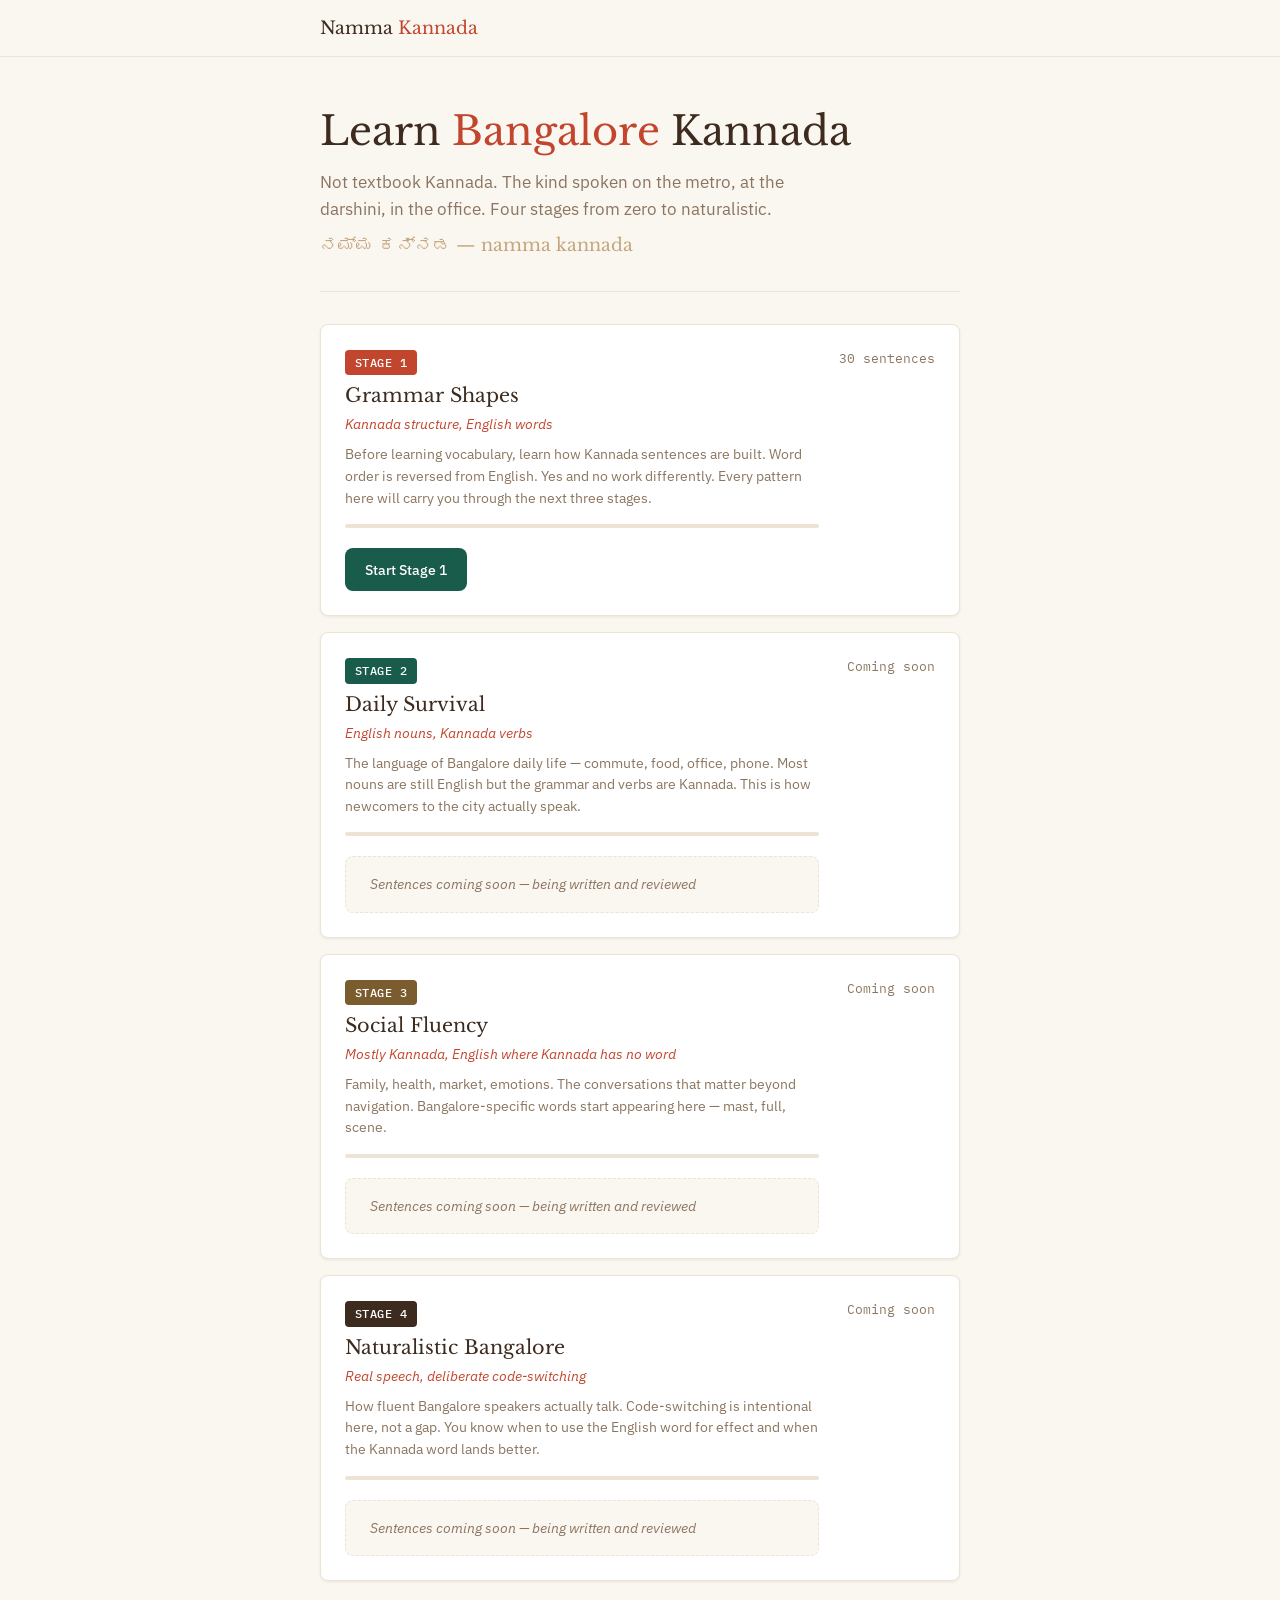
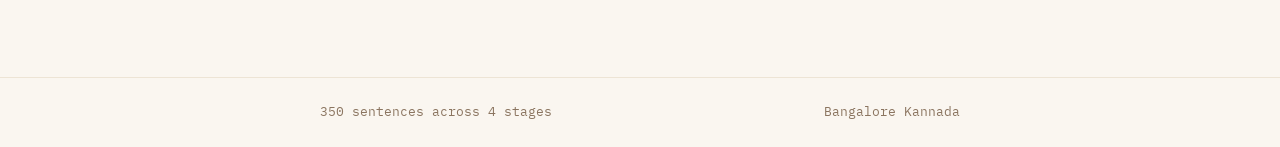
==== index.html @ 8a85bf01 "Initial build: Stage 1 complete (30 sentences), web app skeleton - data/sentences.json: Stage 1 full" ====
<!DOCTYPE html>
<html lang="en">
<head>
  <meta charset="UTF-8">
  <meta name="viewport" content="width=device-width, initial-scale=1.0">
  <title>Namma Kannada — Learn Bangalore Kannada</title>
  <meta name="description" content="Learn Bangalore Kannada the way it is actually spoken. Four stages from grammar shapes to naturalistic speech.">
  <link rel="stylesheet" href="css/style.css">
</head>
<body>

<nav class="nav">
  <div class="nav-inner">
    <a href="index.html" class="nav-logo">Namma <span>Kannada</span></a>
    <span class="nav-back" id="progress-summary"></span>
  </div>
</nav>

<main>
  <div class="container">

    <div class="hero">
      <h1>Learn <span>Bangalore</span> Kannada</h1>
      <p>Not textbook Kannada. The kind spoken on the metro, at the darshini, in the office. Four stages from zero to naturalistic.</p>
      <div class="hero-kannada">ನಮ್ಮ ಕನ್ನಡ — namma kannada</div>
    </div>

    <div class="stages" id="stages-list">
      <!-- Rendered by JS -->
    </div>

  </div>
</main>

<footer class="footer">
  <div class="footer-inner">
    <span>350 sentences across 4 stages</span>
    <span>Bangalore Kannada</span>
  </div>
</footer>

<script src="js/data.js"></script>
<script src="js/progress.js"></script>
<script>

  function renderStages() {
    const container = document.getElementById('stages-list');
    const data = window.NAMMA_DATA;

    container.innerHTML = data.stages.map((stage, idx) => {
      const progress = Progress.getStageProgress(stage.id);
      const total = stage.sentences.length;
      const done = progress.completed;
      const pct = total > 0 ? Math.round((done / total) * 100) : 0;
      const isLocked = idx > 0 && !Progress.isStageUnlocked(stage.id, data.stages);
      const isComplete = done >= total && total > 0;
      const hasContent = total > 0;

      let actionHtml;
      if (!hasContent) {
        actionHtml = `<div class="coming-soon">Sentences coming soon — being written and reviewed</div>`;
      } else if (isLocked) {
        actionHtml = `<span class="locked-badge">Complete Stage ${idx} to unlock</span>`;
      } else if (isComplete) {
        actionHtml = `<a href="learn.html?stage=${stage.id}" class="btn btn-ghost">Review</a>`;
      } else if (done === 0) {
        actionHtml = `<a href="learn.html?stage=${stage.id}" class="btn btn-primary">Start Stage ${stage.id}</a>`;
      } else {
        actionHtml = `<a href="learn.html?stage=${stage.id}&sentence=${done}" class="btn btn-primary">Continue — ${done}/${total}</a>`;
      }

      return `
        <div class="stage-card" data-stage="${stage.id}">
          <div>
            <div class="stage-badge">Stage ${stage.id}</div>
            <h2>${stage.name}</h2>
            <div class="stage-tagline">${stage.tagline}</div>
            <p class="stage-desc">${stage.description}</p>
            <div class="progress-bar">
              <div class="progress-fill" style="width: ${pct}%"></div>
            </div>
            <div class="stage-action">${actionHtml}</div>
          </div>
          <div class="stage-meta">
            <div class="stage-count">${hasContent ? total + ' sentences' : 'Coming soon'}</div>
          </div>
        </div>
      `;
    }).join('');

    // Progress summary in nav
    const totalDone = data.stages.reduce((sum, s) => sum + Progress.getStageProgress(s.id).completed, 0);
    const totalAll = data.stages.reduce((sum, s) => sum + s.sentences.length, 0);
    if (totalDone > 0) {
      document.getElementById('progress-summary').textContent = `${totalDone} / ${totalAll} done`;
    }
  }

  renderStages();
</script>
</body>
</html>
---- css/style.css ----
/* ── Fonts ─────────────────────────────────────────────── */
@import url('https://fonts.googleapis.com/css2?family=Libre+Baskerville:ital,wght@0,400;0,700;1,400&family=IBM+Plex+Sans:wght@400;500;600&family=IBM+Plex+Mono:wght@400;500&display=swap');

/* ── Tokens — Indian Earth ─────────────────────────────── */
:root {
  --bg:          #faf6f0;
  --surface:     #ffffff;
  --border:      #ede4d5;
  --text:        #3d2b1f;
  --text-muted:  #8b7560;
  --accent:      #c2452d;
  --action:      #1a5c4c;
  --action-hover:#145040;
  --sand:        #c4a67d;
  --shadow:      rgba(61,43,31,0.08);
  --shadow-md:   rgba(61,43,31,0.14);

  --stage-1: #c2452d;
  --stage-2: #1a5c4c;
  --stage-3: #7a5c2e;
  --stage-4: #3d2b1f;

  --font-heading: 'Libre Baskerville', Georgia, serif;
  --font-body:    'IBM Plex Sans', system-ui, sans-serif;
  --font-mono:    'IBM Plex Mono', 'Courier New', monospace;

  --radius-sm:   4px;
  --radius-md:   8px;
  --radius-lg:   12px;
  --max-width:   680px;
}

/* ── Reset ─────────────────────────────────────────────── */
*, *::before, *::after { box-sizing: border-box; margin: 0; padding: 0; }

html { font-size: 16px; -webkit-text-size-adjust: 100%; }

body {
  font-family: var(--font-body);
  background: var(--bg);
  color: var(--text);
  line-height: 1.6;
  min-height: 100vh;
}

/* ── Typography ────────────────────────────────────────── */
h1, h2, h3 { font-family: var(--font-heading); font-weight: 400; line-height: 1.3; }

/* ── Layout ────────────────────────────────────────────── */
.container {
  max-width: var(--max-width);
  margin: 0 auto;
  padding: 0 1.25rem;
}

/* ── Nav ───────────────────────────────────────────────── */
.nav {
  border-bottom: 1px solid var(--border);
  padding: 0.875rem 0;
  background: var(--bg);
  position: sticky;
  top: 0;
  z-index: 10;
}
.nav-inner {
  max-width: var(--max-width);
  margin: 0 auto;
  padding: 0 1.25rem;
  display: flex;
  align-items: center;
  justify-content: space-between;
}
.nav-logo {
  font-family: var(--font-heading);
  font-size: 1.1rem;
  color: var(--text);
  text-decoration: none;
}
.nav-logo span { color: var(--accent); }
.nav-back {
  font-size: 0.875rem;
  color: var(--text-muted);
  text-decoration: none;
  display: flex;
  align-items: center;
  gap: 0.375rem;
}
.nav-back:hover { color: var(--text); }

/* ── Hero ──────────────────────────────────────────────── */
.hero {
  padding: 3rem 0 2rem;
  border-bottom: 1px solid var(--border);
}
.hero h1 {
  font-size: clamp(1.75rem, 5vw, 2.5rem);
  margin-bottom: 0.75rem;
}
.hero h1 span { color: var(--accent); }
.hero p {
  font-size: 1.05rem;
  color: var(--text-muted);
  max-width: 520px;
}
.hero-kannada {
  font-family: var(--font-heading);
  font-size: 1.1rem;
  color: var(--sand);
  margin-top: 0.5rem;
}

/* ── Stage cards (index page) ──────────────────────────── */
.stages { padding: 2rem 0 3rem; display: flex; flex-direction: column; gap: 1rem; }

.stage-card {
  background: var(--surface);
  border: 1px solid var(--border);
  border-radius: var(--radius-md);
  padding: 1.5rem;
  display: grid;
  grid-template-columns: 1fr auto;
  gap: 1rem;
  align-items: start;
  box-shadow: 0 1px 3px var(--shadow);
}
.stage-card:hover { box-shadow: 0 2px 8px var(--shadow-md); }

.stage-badge {
  display: inline-block;
  font-size: 0.75rem;
  font-family: var(--font-mono);
  font-weight: 500;
  letter-spacing: 0.05em;
  text-transform: uppercase;
  color: var(--surface);
  padding: 0.2rem 0.6rem;
  border-radius: var(--radius-sm);
  margin-bottom: 0.5rem;
}
.stage-card[data-stage="1"] .stage-badge { background: var(--stage-1); }
.stage-card[data-stage="2"] .stage-badge { background: var(--stage-2); }
.stage-card[data-stage="3"] .stage-badge { background: var(--stage-3); }
.stage-card[data-stage="4"] .stage-badge { background: var(--stage-4); }

.stage-card h2 { font-size: 1.2rem; margin-bottom: 0.25rem; }
.stage-tagline { font-size: 0.9rem; color: var(--accent); margin-bottom: 0.5rem; font-style: italic; }
.stage-desc { font-size: 0.9rem; color: var(--text-muted); line-height: 1.5; }

.stage-meta { text-align: right; min-width: 100px; }
.stage-count { font-size: 0.8rem; color: var(--text-muted); font-family: var(--font-mono); }

.progress-bar {
  height: 4px;
  background: var(--border);
  border-radius: 2px;
  margin-top: 1rem;
  overflow: hidden;
}
.progress-fill {
  height: 100%;
  background: var(--action);
  border-radius: 2px;
  transition: width 0.4s ease;
}
.stage-card[data-stage="1"] .progress-fill { background: var(--stage-1); }
.stage-card[data-stage="2"] .progress-fill { background: var(--stage-2); }
.stage-card[data-stage="3"] .progress-fill { background: var(--stage-3); }
.stage-card[data-stage="4"] .progress-fill { background: var(--stage-4); }

.stage-action { margin-top: 1.25rem; }

/* ── Buttons ───────────────────────────────────────────── */
.btn {
  display: inline-flex;
  align-items: center;
  gap: 0.375rem;
  padding: 0.625rem 1.25rem;
  border: none;
  border-radius: var(--radius-md);
  font-family: var(--font-body);
  font-size: 0.9rem;
  font-weight: 500;
  cursor: pointer;
  text-decoration: none;
  transition: background 0.15s, transform 0.1s;
}
.btn:active { transform: translateY(1px); }

.btn-primary {
  background: var(--action);
  color: #fff;
}
.btn-primary:hover { background: var(--action-hover); }

.btn-ghost {
  background: transparent;
  color: var(--text-muted);
  border: 1px solid var(--border);
}
.btn-ghost:hover { color: var(--text); border-color: var(--text-muted); }

.btn-large { padding: 0.875rem 1.75rem; font-size: 1rem; }

.btn[disabled] {
  background: var(--border);
  color: var(--text-muted);
  cursor: not-allowed;
}

/* ── Learn page ────────────────────────────────────────── */
.learn-header {
  padding: 1.25rem 0;
  border-bottom: 1px solid var(--border);
}
.learn-progress {
  display: flex;
  align-items: center;
  gap: 1rem;
  margin-bottom: 0.5rem;
}
.learn-progress-track {
  flex: 1;
  height: 6px;
  background: var(--border);
  border-radius: 3px;
  overflow: hidden;
}
.learn-progress-fill {
  height: 100%;
  background: var(--action);
  border-radius: 3px;
  transition: width 0.3s ease;
}
.learn-progress-label {
  font-size: 0.8rem;
  font-family: var(--font-mono);
  color: var(--text-muted);
  white-space: nowrap;
}
.stage-label {
  font-size: 0.8rem;
  color: var(--text-muted);
  font-family: var(--font-mono);
  text-transform: uppercase;
  letter-spacing: 0.05em;
}

/* ── Sentence card ─────────────────────────────────────── */
.card-area {
  padding: 2rem 0;
  min-height: 60vh;
  display: flex;
  flex-direction: column;
  justify-content: space-between;
}

.sentence-card {
  background: var(--surface);
  border: 1px solid var(--border);
  border-radius: var(--radius-lg);
  padding: 2rem 1.75rem;
  box-shadow: 0 2px 8px var(--shadow);
  min-height: 280px;
  display: flex;
  flex-direction: column;
  justify-content: center;
  text-align: center;
  position: relative;
}

.card-gloss {
  font-size: 1.1rem;
  color: var(--text-muted);
  margin-bottom: 2rem;
  font-style: italic;
}

.card-reveal { display: none; flex-direction: column; gap: 0.75rem; }
.card-reveal.visible { display: flex; }

.card-kannada {
  font-family: var(--font-heading);
  font-size: clamp(1.6rem, 5vw, 2.2rem);
  color: var(--text);
  line-height: 1.4;
}
.card-roman {
  font-family: var(--font-mono);
  font-size: 1.1rem;
  color: var(--accent);
  letter-spacing: 0.01em;
}
.card-divider {
  width: 40px;
  height: 1px;
  background: var(--border);
  margin: 0.25rem auto;
}

.new-word-tag {
  display: inline-flex;
  align-items: center;
  gap: 0.375rem;
  background: var(--bg);
  border: 1px solid var(--border);
  border-radius: var(--radius-sm);
  padding: 0.25rem 0.625rem;
  font-size: 0.8rem;
  font-family: var(--font-mono);
  color: var(--action);
  margin: 0.25rem auto;
}

.grammar-note {
  background: var(--bg);
  border-left: 3px solid var(--sand);
  border-radius: 0 var(--radius-sm) var(--radius-sm) 0;
  padding: 0.625rem 0.875rem;
  font-size: 0.875rem;
  color: var(--text-muted);
  text-align: left;
  margin-top: 0.5rem;
  line-height: 1.5;
}

.show-btn-area {
  display: flex;
  justify-content: center;
  margin: 1.5rem 0 0;
}

.card-nav {
  display: flex;
  align-items: center;
  justify-content: space-between;
  padding: 1.5rem 0;
  gap: 1rem;
}

/* ── Stage complete ────────────────────────────────────── */
.stage-complete {
  text-align: center;
  padding: 3rem 0;
  display: none;
}
.stage-complete.visible { display: block; }
.stage-complete h2 { font-size: 1.75rem; margin-bottom: 0.75rem; }
.stage-complete p { color: var(--text-muted); margin-bottom: 2rem; }
.complete-icon {
  font-size: 3rem;
  margin-bottom: 1rem;
  color: var(--action);
}

/* ── Locked state ──────────────────────────────────────── */
.locked-badge {
  display: inline-flex;
  align-items: center;
  gap: 0.3rem;
  font-size: 0.78rem;
  color: var(--text-muted);
  font-family: var(--font-mono);
}

/* ── Coming soon ───────────────────────────────────────── */
.coming-soon {
  background: var(--bg);
  border: 1px dashed var(--border);
  border-radius: var(--radius-md);
  padding: 1rem 1.5rem;
  font-size: 0.875rem;
  color: var(--text-muted);
  font-style: italic;
}

/* ── Footer ────────────────────────────────────────────── */
.footer {
  border-top: 1px solid var(--border);
  padding: 1.5rem 0;
  margin-top: 3rem;
}
.footer-inner {
  max-width: var(--max-width);
  margin: 0 auto;
  padding: 0 1.25rem;
  display: flex;
  justify-content: space-between;
  align-items: center;
  font-size: 0.8rem;
  color: var(--text-muted);
  font-family: var(--font-mono);
}

/* ── Responsive ────────────────────────────────────────── */
@media (max-width: 480px) {
  .stage-card { grid-template-columns: 1fr; }
  .stage-meta { text-align: left; }
  .sentence-card { padding: 1.5rem 1.25rem; }
  .card-kannada { font-size: 1.5rem; }
}
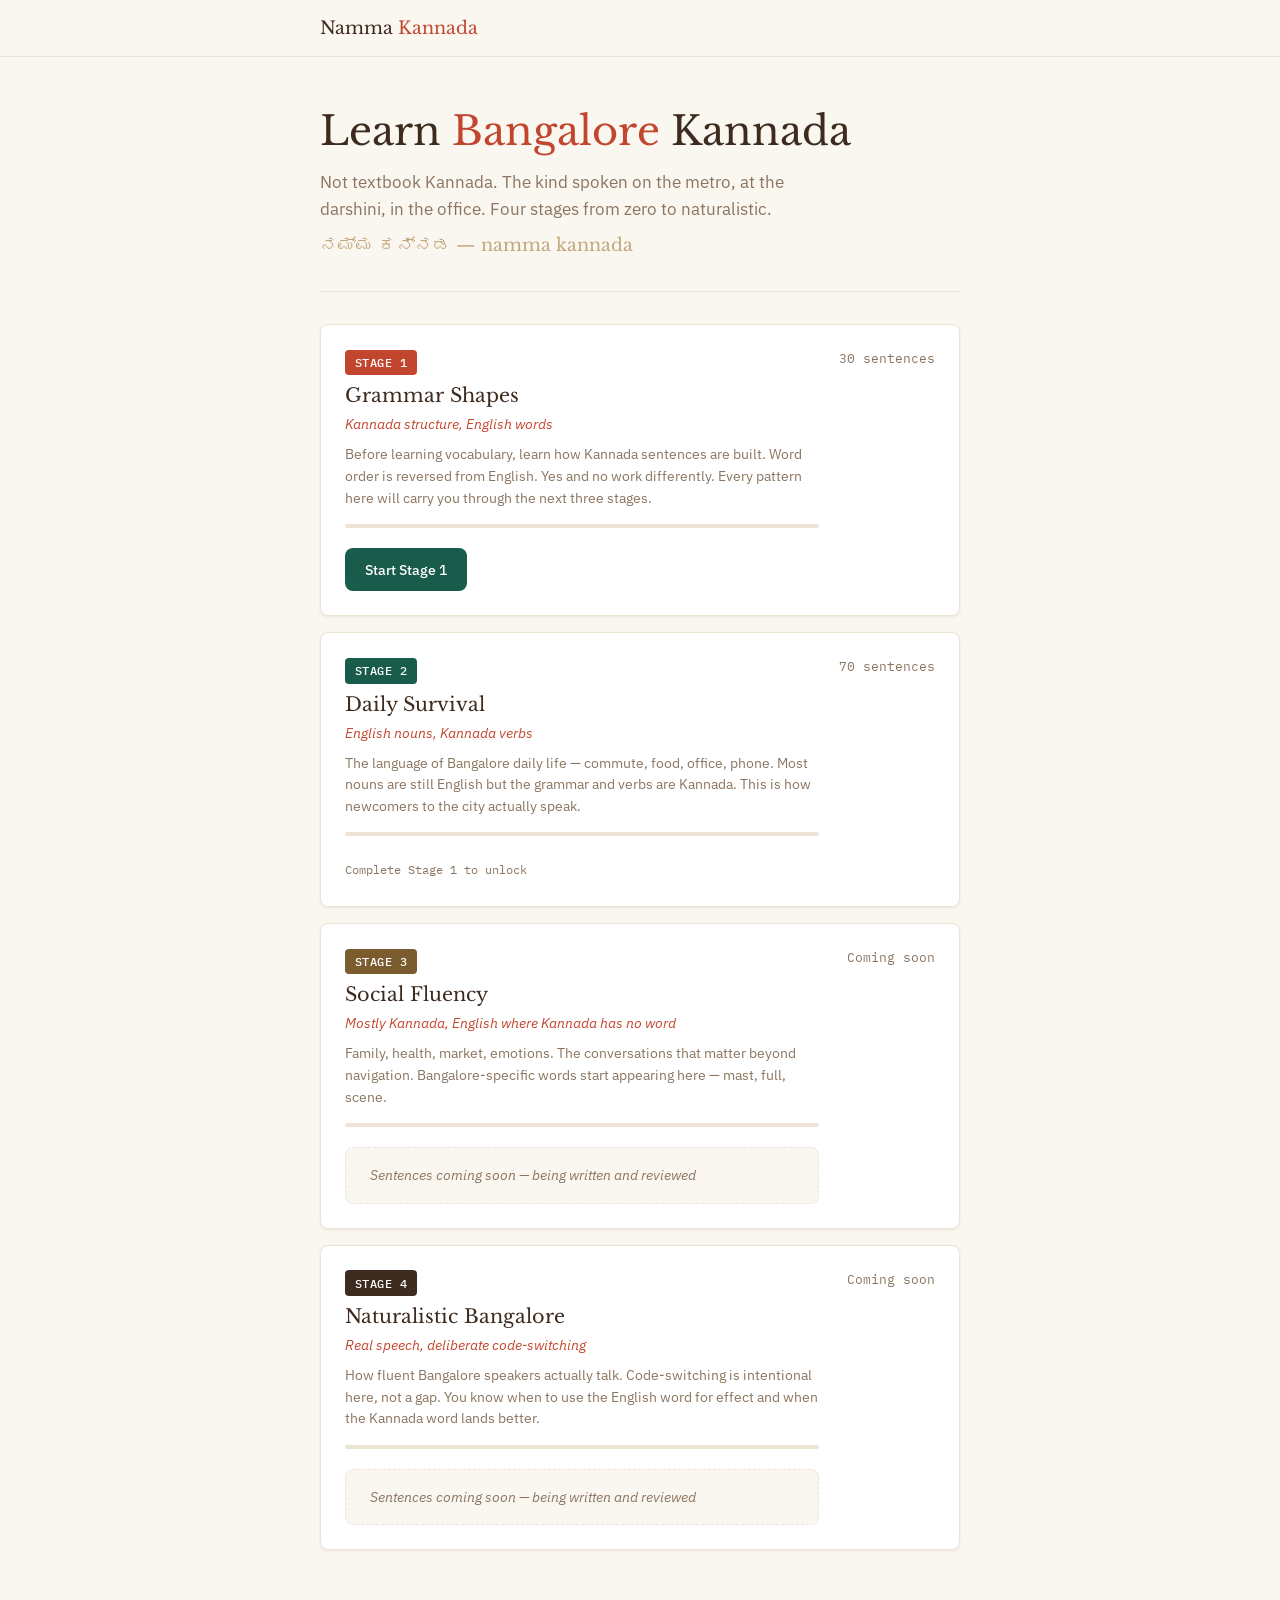
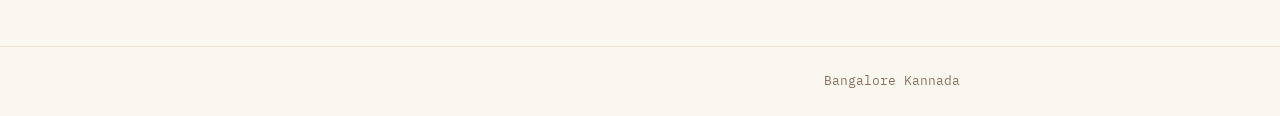
==== commit becbd5ff: "Stage 2 complete: 70 Daily Survival sentences 7 clusters covering the full Bangalore daily life arc:" ====
--- a/index.html
+++ b/index.html
@@ -34,7 +34,7 @@
 
 <footer class="footer">
   <div class="footer-inner">
-    <span>350 sentences across 4 stages</span>
+    <span id="footer-count"></span>
     <span>Bangalore Kannada</span>
   </div>
 </footer>
@@ -97,6 +97,10 @@
   }
 
   renderStages();
+
+  const totalSentences = data.stages.reduce((s, st) => s + st.sentences.length, 0);
+  document.getElementById('footer-count').textContent =
+    `${totalSentences} sentences across 4 stages`;
 </script>
 </body>
 </html>
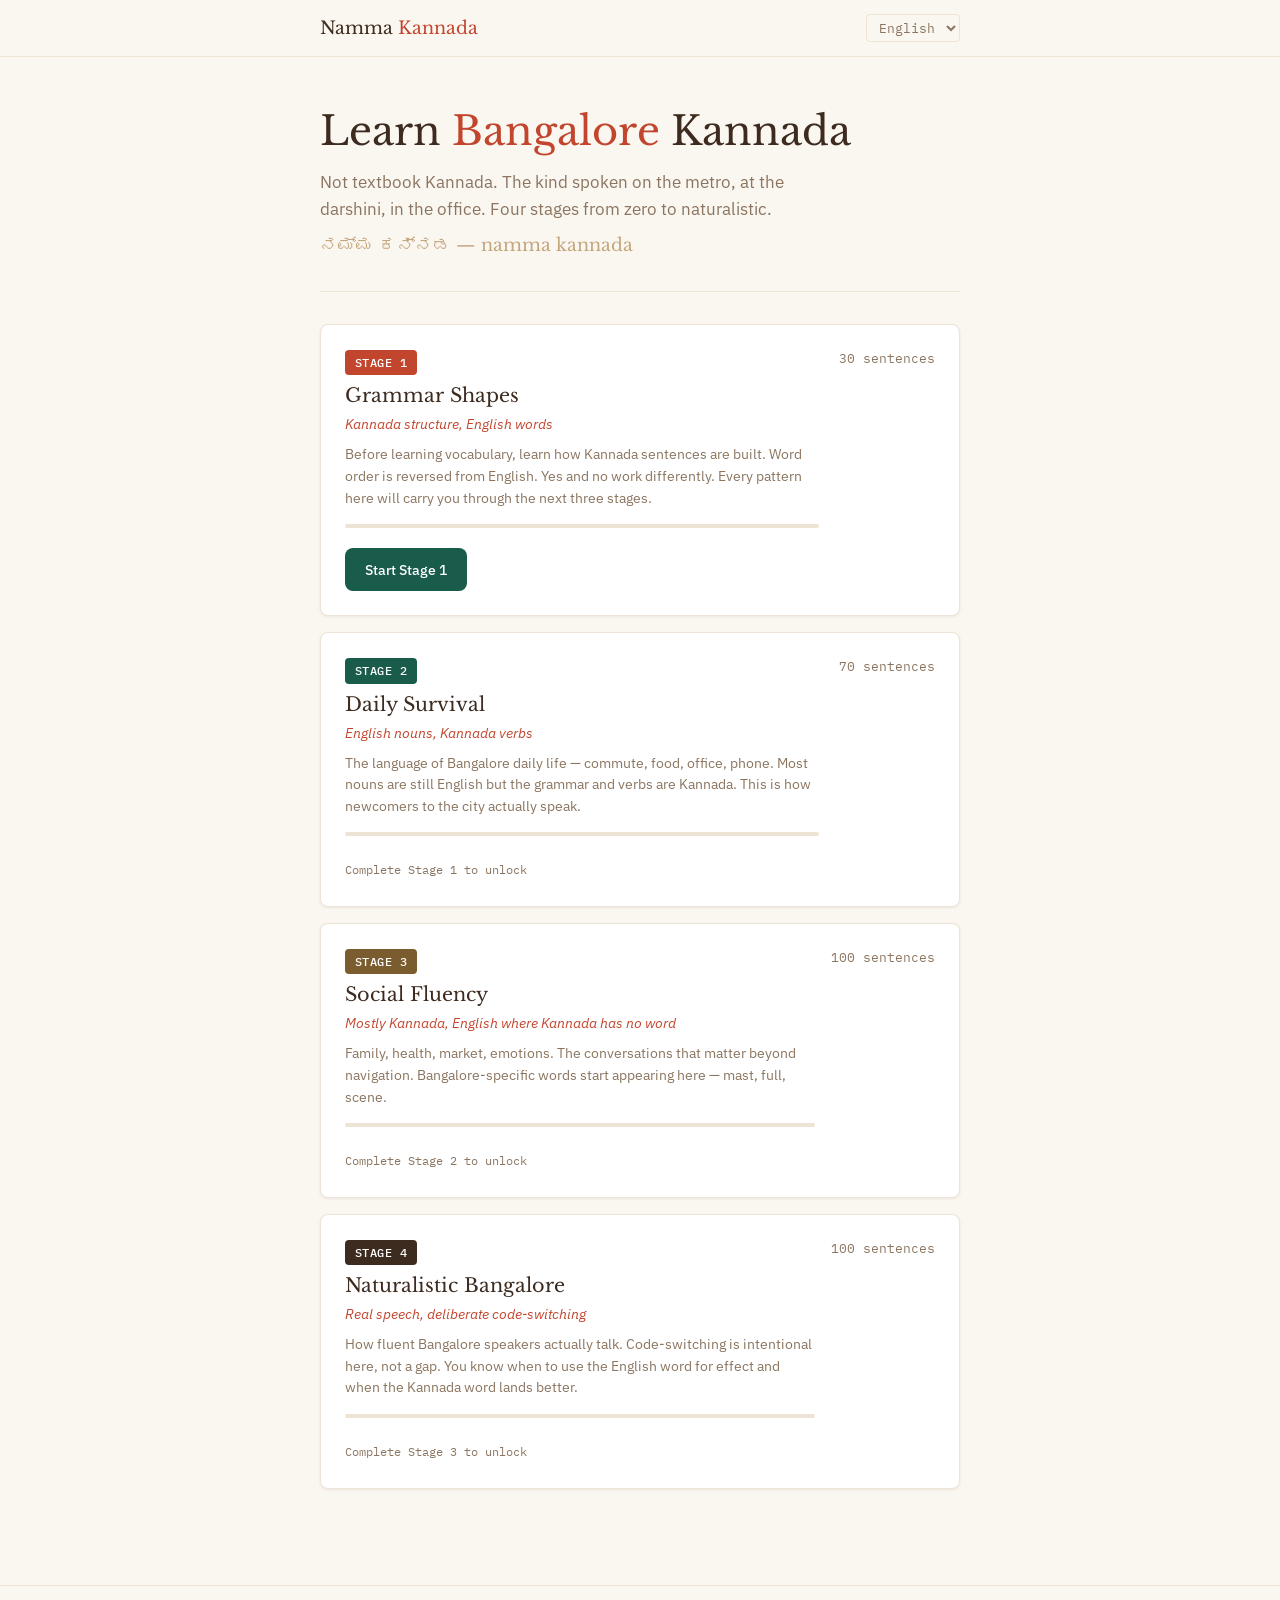
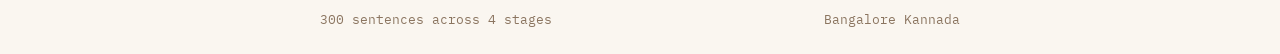
==== commit 07a965d7: "Add Hindi learning path with language switcher dropdown - sentences-hi.json: 300 Hindi-glossed sente" ====
--- a/index.html
+++ b/index.html
@@ -12,7 +12,13 @@
 <nav class="nav">
   <div class="nav-inner">
     <a href="index.html" class="nav-logo">Namma <span>Kannada</span></a>
-    <span class="nav-back" id="progress-summary"></span>
+    <div class="nav-right">
+      <span class="nav-back" id="progress-summary"></span>
+      <select class="lang-select" id="lang-select" onchange="switchLang(this.value)">
+        <option value="en">English</option>
+        <option value="hi">Hindi</option>
+      </select>
+    </div>
   </div>
 </nav>
 
@@ -43,9 +49,22 @@
 <script src="js/progress.js"></script>
 <script>
 
+  const LANG = window.NAMMA_LANG || 'en';
+  const langParam = LANG !== 'en' ? '&lang=' + LANG : '';
+  const data = window.NAMMA_DATA || { program: {}, stages: [] };
+
+  document.getElementById('lang-select').value = LANG;
+
+  function switchLang(lang) {
+    const params = new URLSearchParams(location.search);
+    if (lang === 'en') params.delete('lang');
+    else params.set('lang', lang);
+    const qs = params.toString();
+    location.href = location.pathname + (qs ? '?' + qs : '');
+  }
+
   function renderStages() {
     const container = document.getElementById('stages-list');
-    const data = window.NAMMA_DATA;
 
     container.innerHTML = data.stages.map((stage, idx) => {
       const progress = Progress.getStageProgress(stage.id);
@@ -62,11 +81,11 @@
       } else if (isLocked) {
         actionHtml = `<span class="locked-badge">Complete Stage ${idx} to unlock</span>`;
       } else if (isComplete) {
-        actionHtml = `<a href="learn.html?stage=${stage.id}" class="btn btn-ghost">Review</a>`;
+        actionHtml = `<a href="learn.html?stage=${stage.id}${langParam}" class="btn btn-ghost">Review</a>`;
       } else if (done === 0) {
-        actionHtml = `<a href="learn.html?stage=${stage.id}" class="btn btn-primary">Start Stage ${stage.id}</a>`;
+        actionHtml = `<a href="learn.html?stage=${stage.id}${langParam}" class="btn btn-primary">Start Stage ${stage.id}</a>`;
       } else {
-        actionHtml = `<a href="learn.html?stage=${stage.id}&sentence=${done}" class="btn btn-primary">Continue — ${done}/${total}</a>`;
+        actionHtml = `<a href="learn.html?stage=${stage.id}&sentence=${done}${langParam}" class="btn btn-primary">Continue — ${done}/${total}</a>`;
       }
 
       return `
--- a/css/style.css
+++ b/css/style.css
@@ -86,6 +86,23 @@
   gap: 0.375rem;
 }
 .nav-back:hover { color: var(--text); }
+.nav-right {
+  display: flex;
+  align-items: center;
+  gap: 0.75rem;
+}
+.lang-select {
+  font-family: var(--font-mono);
+  font-size: 0.8rem;
+  color: var(--text-muted);
+  background: var(--bg);
+  border: 1px solid var(--border);
+  border-radius: var(--radius-sm);
+  padding: 0.2rem 0.5rem;
+  cursor: pointer;
+}
+.lang-select:hover { color: var(--text); border-color: var(--sand); }
+.lang-select:focus { outline: none; border-color: var(--action); color: var(--text); }
 
 /* ── Hero ──────────────────────────────────────────────── */
 .hero {
@@ -207,6 +224,44 @@
   cursor: not-allowed;
 }
 
+/* ── Stage breadcrumb ──────────────────────────────────── */
+.stage-breadcrumb {
+  display: flex;
+  align-items: center;
+  gap: 0.25rem;
+  margin-bottom: 0.75rem;
+  flex-wrap: wrap;
+}
+.crumb-item {
+  font-size: 0.75rem;
+  font-family: var(--font-mono);
+  font-weight: 500;
+  padding: 0.2rem 0.5rem;
+  border-radius: var(--radius-sm);
+  text-decoration: none;
+  color: var(--text-muted);
+  border: 1px solid var(--border);
+  transition: color 0.15s, border-color 0.15s;
+}
+.crumb-item:not(.crumb-empty):not(.crumb-current):hover {
+  color: var(--text);
+  border-color: var(--text-muted);
+}
+.crumb-current {
+  color: var(--surface);
+  background: var(--action);
+  border-color: var(--action);
+}
+.crumb-empty {
+  opacity: 0.4;
+  cursor: default;
+}
+.crumb-sep {
+  font-size: 0.7rem;
+  color: var(--border);
+  user-select: none;
+}
+
 /* ── Learn page ────────────────────────────────────────── */
 .learn-header {
   padding: 1.25rem 0;
@@ -336,6 +391,25 @@
   padding: 1.5rem 0;
   gap: 1rem;
 }
+
+/* ── Audio button ──────────────────────────────────────── */
+.btn-audio {
+  display: inline-flex;
+  align-items: center;
+  gap: 0.4rem;
+  background: none;
+  border: 1.5px solid var(--action);
+  border-radius: 2rem;
+  color: var(--action);
+  font-family: var(--font-body);
+  font-size: 0.875rem;
+  font-weight: 500;
+  padding: 0.4rem 1rem;
+  cursor: pointer;
+  transition: background 0.15s, color 0.15s;
+}
+.btn-audio:hover { background: var(--action); color: #fff; }
+.btn-audio.playing { background: var(--action); color: #fff; }
 
 /* ── Stage complete ────────────────────────────────────── */
 .stage-complete {
